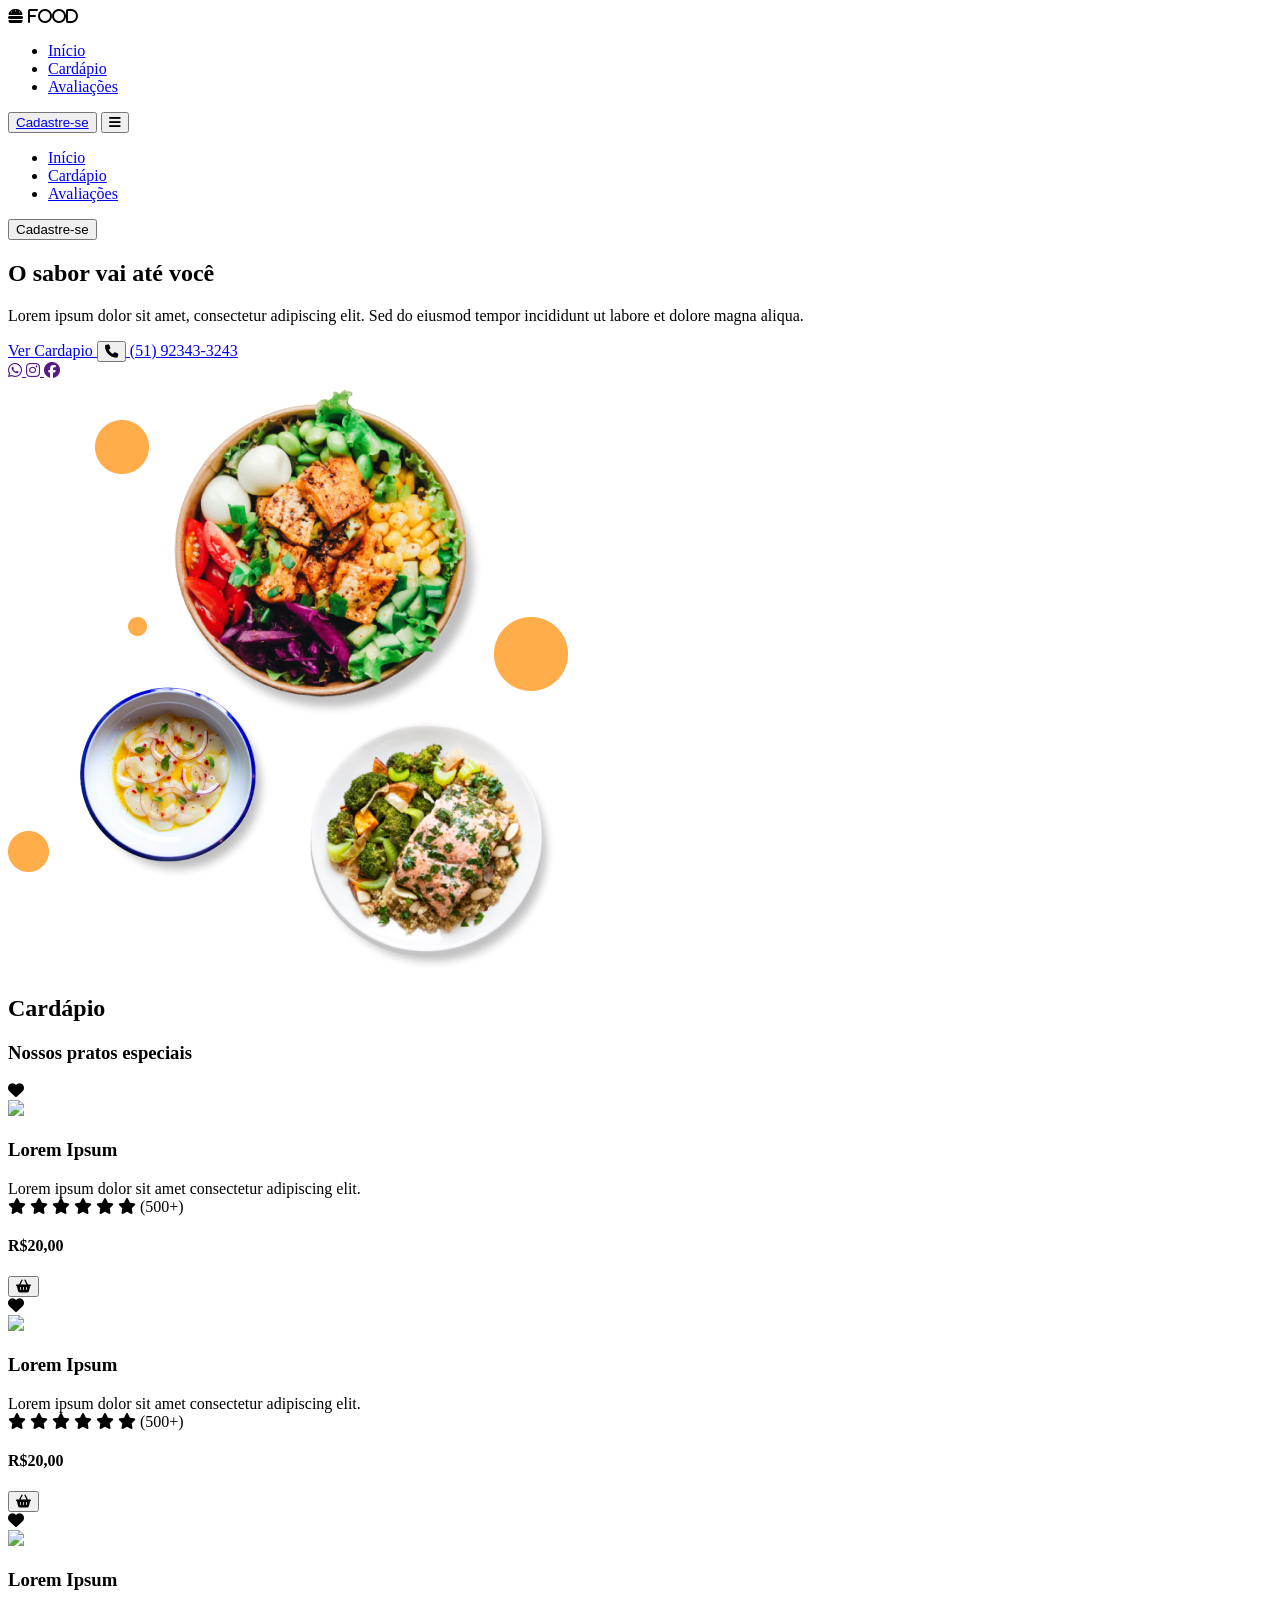
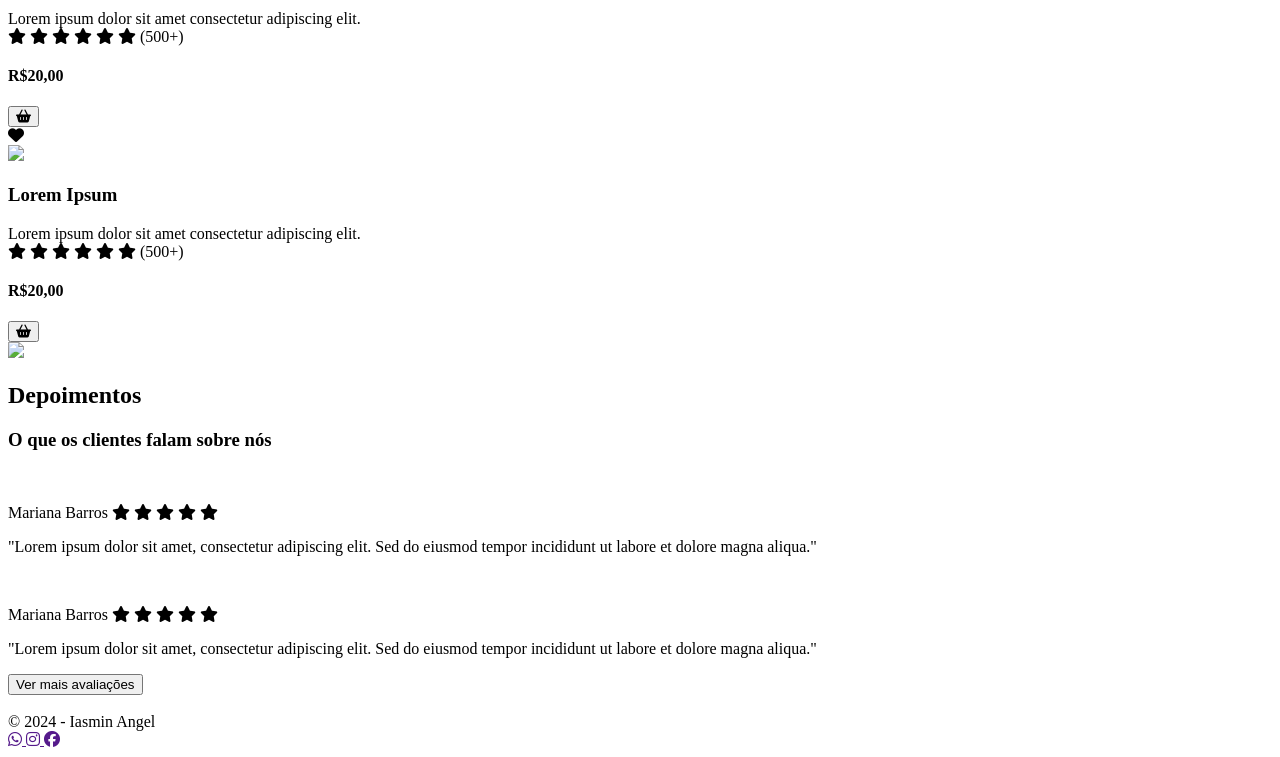
==== project_restaurante/blog_principal/index.html @ 77410e37 "Add files via upload" ====
<!DOCTYPE html>
<html lang="pt-br">
  <head>
    <meta charset="UTF-8" />
    <meta name="viewport" content="width=device-width, initial-scale=1.0" />
    <link
      rel="stylesheet"
      href="https://cdnjs.cloudflare.com/ajax/libs/font-awesome/6.6.0/css/all.min.css"
      integrity="sha512-Kc323vGBEqzTmouAECnVceyQqyqdsSiqLQISBL29aUW4U/M7pSPA/gEUZQqv1cwx4OnYxTxve5UMg5GT6L4JJg=="
      crossorigin="anonymous"
      referrerpolicy="no-referrer"
    />
    <link rel="stylesheet" href="/blog_principal/src/styles/style.css" />
    <script
      src="https://cdnjs.cloudflare.com/ajax/libs/jquery/3.7.1/jquery.min.js"
      integrity="sha512-v2CJ7UaYy4JwqLDIrZUI/4hqeoQieOmAZNXBeQyjo21dadnwR+8ZaIJVT8EE2iyI61OV8e6M8PP2/4hpQINQ/g=="
      crossorigin="anonymous"
      referrerpolicy="no-referrer"
    ></script>
    <link
      rel="stylesheet"
      href="https://cdn.jsdelivr.net/npm/bootstrap-icons@1.11.3/font/bootstrap-icons.min.css"
    />
    <link
      rel="icon"
      href="/blog_principal/src/imgs/building.svg"
      type="image/svg+xml"
    />
    <script src="https://unpkg.com/scrollreveal"></script>
    <title>Início</title>
  </head>

  <body>
    <header>
      <nav id="navbar">
        <i class="fa-solid fa-burger" id="nav_logo"> food</i>
        <ul id="nav_list">
          <li class="nav-item active">
            <a href="#home">Início</a>
          </li>
          <li class="nav-item">
            <a href="#menu">Cardápio</a>
          </li>
          <li class="nav-item">
            <a href="#testimonials">Avaliações</a>
          </li>
        </ul>

        <button class="btn-default">
          <a href="#">Cadastre-se</a>
        </button>

        <button id="mobile_btn">
          <i class="fa-solid fa-bars"></i>
        </button>
      </nav>

      <div id="mobile_menu">
        <ul id="mobile_nav_list">
          <li class="nav-item">
            <a href="#home">Início</a>
          </li>
          <li class="nav-item">
            <a href="#menu">Cardápio</a>
          </li>
          <li class="nav-item">
            <a href="#testimonials">Avaliações</a>
          </li>
        </ul>
        <button class="btn-default">Cadastre-se</button>
      </div>
    </header>

    <main id="content">
      <section id="home">
        <div class="shape"></div>
        <div id="cta">
          <h1 class="title">O sabor vai até <span>você</span></h1>
          <p class="description">
            Lorem ipsum dolor sit amet, consectetur adipiscing elit. Sed do
            eiusmod tempor incididunt ut labore et dolore magna aliqua.
          </p>

          <div id="cta_buttons">
            <a href="#" class="btn-default"> Ver Cardapio </a>

            <a href="tel: +5555555555" id="phone_button">
              <button class="btn-default">
                <i class="fa-solid fa-phone"></i>
              </button>
              (51) 92343-3243
            </a>
          </div>

          <div class="social-media-buttons">
            <a href="">
              <i class="fa-brands fa-whatsapp"></i>
            </a>
            <a href="">
              <i class="fa-brands fa-instagram"></i>
            </a>
            <a href="">
              <i class="fa-brands fa-facebook"></i>
            </a>
          </div>
        </div>
        <div id="banner">
          <img src="src/imgs/hero.png" alt="" />
        </div>
      </section>

      <section id="menu">
        <h2 class="section-title">Cardápio</h2>
        <h3 class="section-subtitle">Nossos pratos especiais</h3>

        <div id="dishes">
          <div class="dish">
            <div class="dish-heart">
              <i class="fa-solid fa-heart"></i>
            </div>
            <img src="/blog_principal/src/imgs/dish.png" class="dish-image" />
            <h3 class="dish-title">Lorem Ipsum</h3>
            <span class="dish-description">
              Lorem ipsum dolor sit amet consectetur adipiscing elit.
            </span>
            <div class="div-rate">
              <i class="fa-solid fa-star"></i>
              <i class="fa-solid fa-star"></i>
              <i class="fa-solid fa-star"></i>
              <i class="fa-solid fa-star"></i>
              <i class="fa-solid fa-star"></i>
              <i class="fa-solid fa-star"></i>
              <span>(500+)</span>
            </div>
            <div class="dish-price">
              <h4>R$20,00</h4>
              <button class="btn-default">
                <i class="fa-solid fa-basket-shopping"></i>
              </button>
            </div>
          </div>

          <div class="dish">
            <div class="dish-heart">
              <i class="fa-solid fa-heart"></i>
            </div>
            <img src="/blog_principal/src/imgs/dish2.png" class="dish-image" />
            <h3 class="dish-title">Lorem Ipsum</h3>
            <span class="dish-description">
              Lorem ipsum dolor sit amet consectetur adipiscing elit.
            </span>
            <div class="div-rate">
              <i class="fa-solid fa-star"></i>
              <i class="fa-solid fa-star"></i>
              <i class="fa-solid fa-star"></i>
              <i class="fa-solid fa-star"></i>
              <i class="fa-solid fa-star"></i>
              <i class="fa-solid fa-star"></i>
              <span>(500+)</span>
            </div>
            <div class="dish-price">
              <h4>R$20,00</h4>
              <button class="btn-default">
                <i class="fa-solid fa-basket-shopping"></i>
              </button>
            </div>
          </div>

          <div class="dish">
            <div class="dish-heart">
              <i class="fa-solid fa-heart"></i>
            </div>
            <img src="/blog_principal/src/imgs/dish3.png" class="dish-image" />
            <h3 class="dish-title">Lorem Ipsum</h3>
            <span class="dish-description">
              Lorem ipsum dolor sit amet consectetur adipiscing elit.
            </span>
            <div class="div-rate">
              <i class="fa-solid fa-star"></i>
              <i class="fa-solid fa-star"></i>
              <i class="fa-solid fa-star"></i>
              <i class="fa-solid fa-star"></i>
              <i class="fa-solid fa-star"></i>
              <i class="fa-solid fa-star"></i>
              <span>(500+)</span>
            </div>
            <div class="dish-price">
              <h4>R$20,00</h4>
              <button class="btn-default">
                <i class="fa-solid fa-basket-shopping"></i>
              </button>
            </div>
          </div>

          <div class="dish">
            <div class="dish-heart">
              <i class="fa-solid fa-heart"></i>
            </div>
            <img src="/blog_principal/src/imgs/dish4.png" class="dish-image" />
            <h3 class="dish-title">Lorem Ipsum</h3>
            <span class="dish-description">
              Lorem ipsum dolor sit amet consectetur adipiscing elit.
            </span>
            <div class="div-rate">
              <i class="fa-solid fa-star"></i>
              <i class="fa-solid fa-star"></i>
              <i class="fa-solid fa-star"></i>
              <i class="fa-solid fa-star"></i>
              <i class="fa-solid fa-star"></i>
              <i class="fa-solid fa-star"></i>
              <span>(500+)</span>
            </div>
            <div class="dish-price">
              <h4>R$20,00</h4>
              <button class="btn-default">
                <i class="fa-solid fa-basket-shopping"></i>
              </button>
            </div>
          </div>
        </div>
      </section>

      <section id="testimonials">
        <img src="/blog_principal/src/imgs/chef.png" id="testimonial_chef" />
        <div id="testimonials_content">
          <h2 class="section-title">Depoimentos</h2>
          <h3 class="section-subtitle">O que os clientes falam sobre nós</h3>
          <div id="feedbacks">
            <div class="feedback">
              <img
                src="/blog_principal/src/imgs/avatar.png"
                class="feedback-avatar"
                alt=""
              />
              <div class="feedback-content">
                <p>
                  Mariana Barros
                  <span>
                    <i class="fa-solid fa-star"></i>
                    <i class="fa-solid fa-star"></i>
                    <i class="fa-solid fa-star"></i>
                    <i class="fa-solid fa-star"></i>
                    <i class="fa-solid fa-star"></i>
                  </span>
                </p>
                <p>
                  "Lorem ipsum dolor sit amet, consectetur adipiscing elit. Sed
                  do eiusmod tempor incididunt ut labore et dolore magna
                  aliqua."
                </p>
              </div>
            </div>
            <div class="feedback">
              <img
                src="/blog_principal/src/imgs/avatar.png"
                class="feedback-avatar"
                alt=""
              />
              <div class="feedback-content">
                <p>
                  Mariana Barros
                  <span>
                    <i class="fa-solid fa-star"></i>
                    <i class="fa-solid fa-star"></i>
                    <i class="fa-solid fa-star"></i>
                    <i class="fa-solid fa-star"></i>
                    <i class="fa-solid fa-star"></i>
                  </span>
                </p>
                <p>
                  "Lorem ipsum dolor sit amet, consectetur adipiscing elit. Sed
                  do eiusmod tempor incididunt ut labore et dolore magna
                  aliqua."
                </p>
              </div>
            </div>
          </div>
          <button class="btn-default">Ver mais avaliações</button>
        </div>
      </section>
    </main>

    <footer>
      <img src="/blog_principal/src/imgs/wave.svg" alt="" />
      <div id="footer_items">
        <span id="copyright"> &copy 2024 - Iasmin Angel </span>

        <div class="social-media-buttons">
          <a href="">
            <i class="fa-brands fa-whatsapp"></i>
          </a>
          <a href="">
            <i class="fa-brands fa-instagram"></i>
          </a>
          <a href="">
            <i class="fa-brands fa-facebook"></i>
          </a>
        </div>
      </div>
    </footer>
    <script src="/blog_principal/src/javascript/script.js"></script>
  </body>
</html>
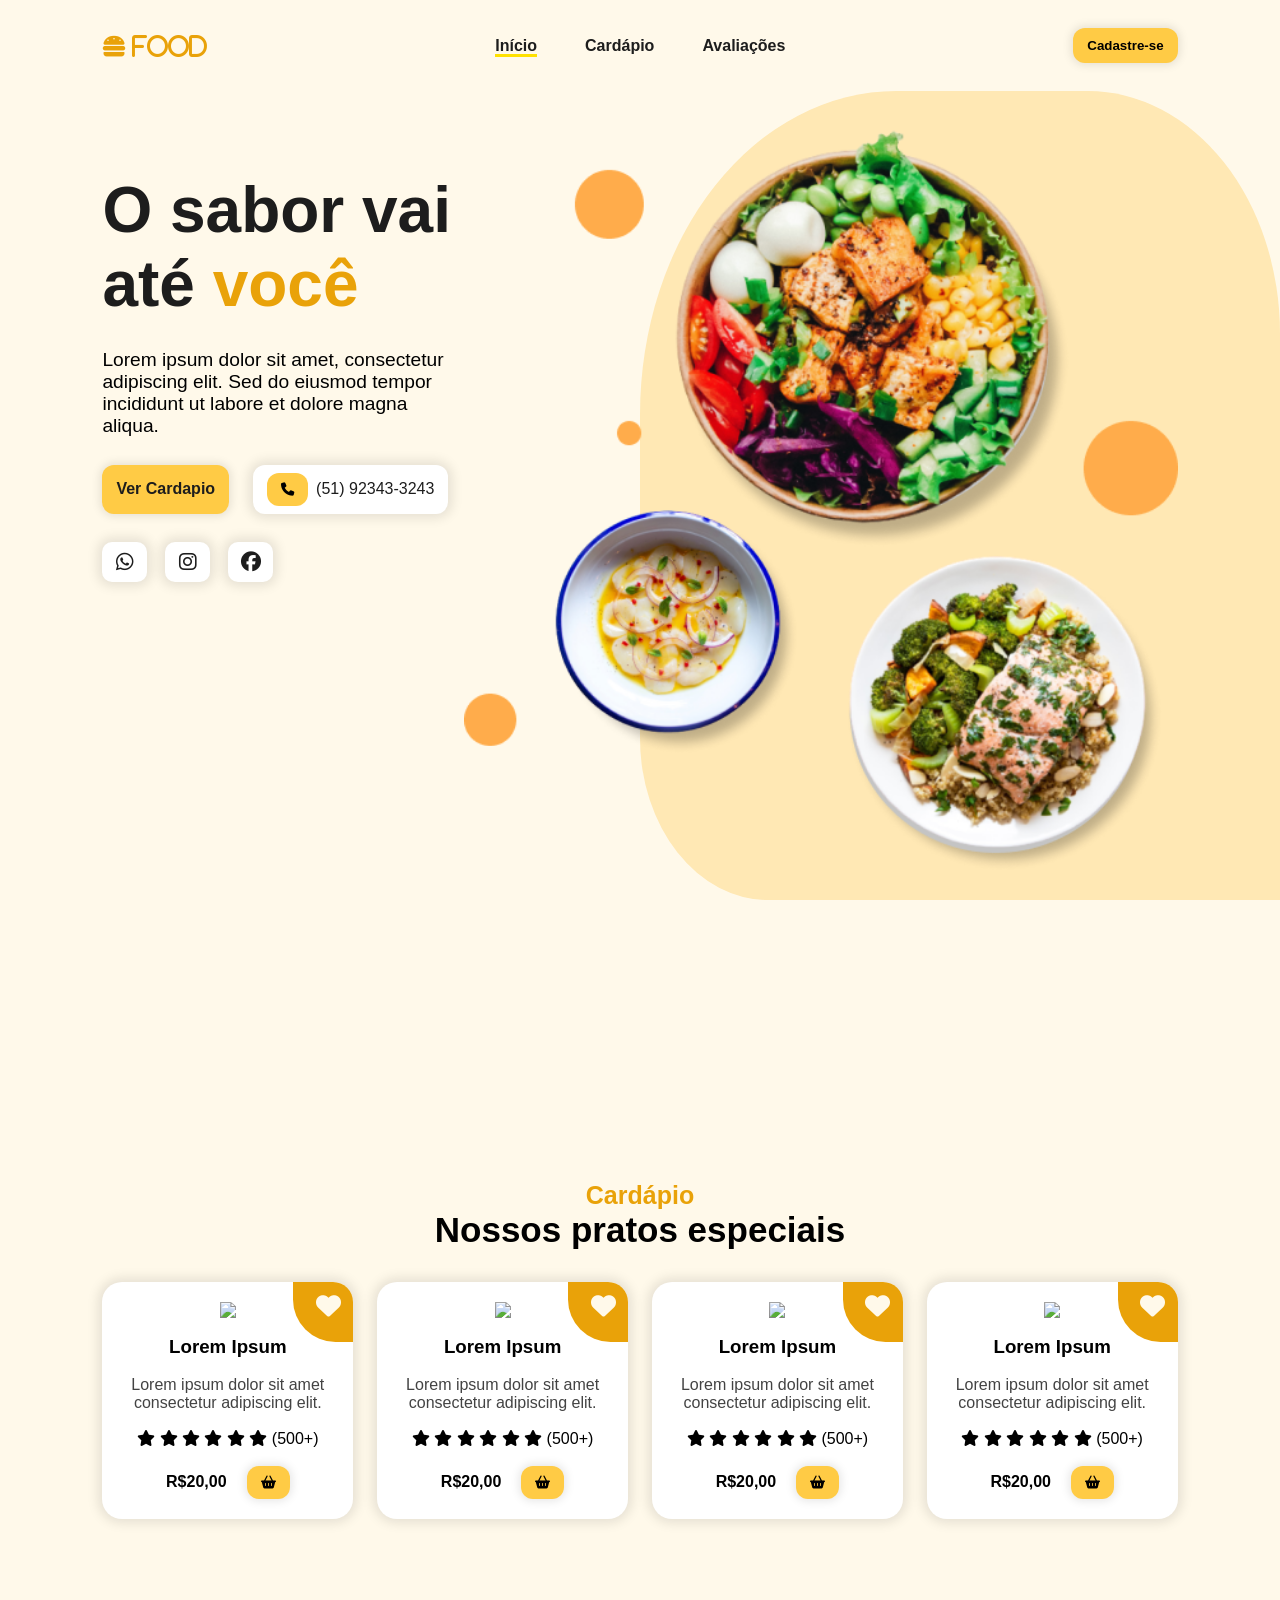
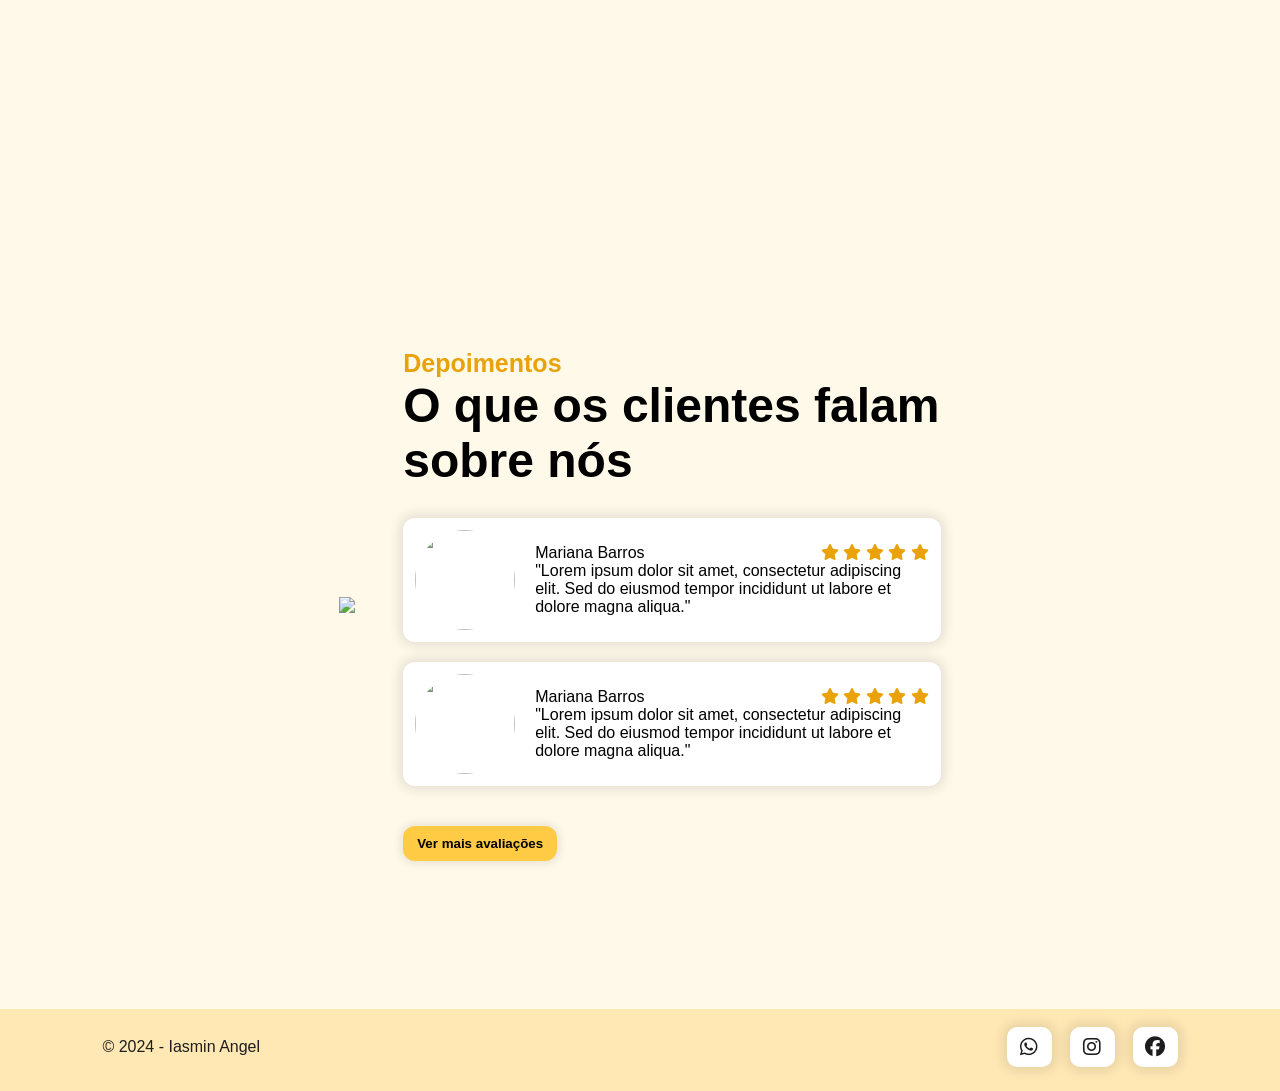
==== commit 6d8b1c03: "correction" ====
--- a/project_restaurante/blog_principal/index.html
+++ b/project_restaurante/blog_principal/index.html
@@ -10,7 +10,7 @@
       crossorigin="anonymous"
       referrerpolicy="no-referrer"
     />
-    <link rel="stylesheet" href="/blog_principal/src/styles/style.css" />
+    <link rel="stylesheet" href="./src/styles/style.css" />
     <script
       src="https://cdnjs.cloudflare.com/ajax/libs/jquery/3.7.1/jquery.min.js"
       integrity="sha512-v2CJ7UaYy4JwqLDIrZUI/4hqeoQieOmAZNXBeQyjo21dadnwR+8ZaIJVT8EE2iyI61OV8e6M8PP2/4hpQINQ/g=="
--- a/project_restaurante/blog_principal/src/styles/style.css
+++ b/project_restaurante/blog_principal/src/styles/style.css
@@ -0,0 +1,96 @@
+@import url("https://fonts.googleapis.com/css2?family=Poppins:ital,wght@0,100;0,200;0,300;0,400;0,500;0,600;0,700;0,800;0,900;1,100;1,200;1,300;1,400;1,500;1,600;1,700;1,800;1,900&display=swap");
+@import url("header.css");
+@import url("home.css");
+@import url("menu.css");
+@import url("testimonials.css");
+@import url("footer.css");
+
+:root {
+  --color-primary-1: #fff9ea;
+  --color-primary-2: #ffe8b4;
+  --color-primary-3: #f8d477;
+  --color-primary-4: #ffe100;
+  --color-primary-5: #ffcb45;
+  --color-primary-6: #e9a209;
+
+  --color-neutral-0: #fff;
+  --color-neutral-1: #1d1d1d;
+}
+
+* {
+  font-family: "Poppins", sans-serif;
+  padding: 0;
+  margin: 0;
+  box-sizing: border-box;
+}
+
+html {
+  scroll-behavior: smooth;
+}
+
+body {
+  background-color: #fff9ea;
+}
+
+section {
+  padding: 28px 8%;
+}
+
+.btn-default {
+  border: none;
+  display: flex;
+  align-items: center;
+  justify-content: center;
+  background-color: var(--color-primary-5);
+  border-radius: 12px;
+  padding: 10px 14px;
+  font-weight: 600;
+  box-shadow: 0px 0px 10px 2px rgba(0, 0, 0, 0.1);
+  cursor: pointer;
+  transition: background-color 0.3s ease;
+}
+
+.btn-default:hover {
+  background-color: var(--color-primary-4);
+}
+
+.social-media-buttons {
+  display: flex;
+  gap: 18px;
+}
+
+.social-media-buttons a {
+  display: flex;
+  align-items: center;
+  justify-content: center;
+  width: 45px;
+  height: 40px;
+  background-color: var(--color-neutral-0);
+  font-size: 1.25rem;
+  border-radius: 10px;
+  text-decoration: none;
+  color: var(--color-neutral-1);
+  box-shadow: 0px 0px 12px 4px rgba(0, 0, 0, 0.1);
+}
+
+.social-media-buttons a:hover {
+  box-shadow: 0px 0px 12px 8px rgba(0, 0, 0, 0.1);
+}
+
+.section-title {
+  color: var(--color-primary-6);
+  font-size: 1.563rem;
+}
+
+.section-subtitle {
+  font-size: 2.1875rem;
+}
+
+.btn-default a {
+  text-decoration: none;
+  color: var(--color-neutral-1) ad;
+}
+
+.btn-default:hover {
+  background-color: #f8d477;
+}
